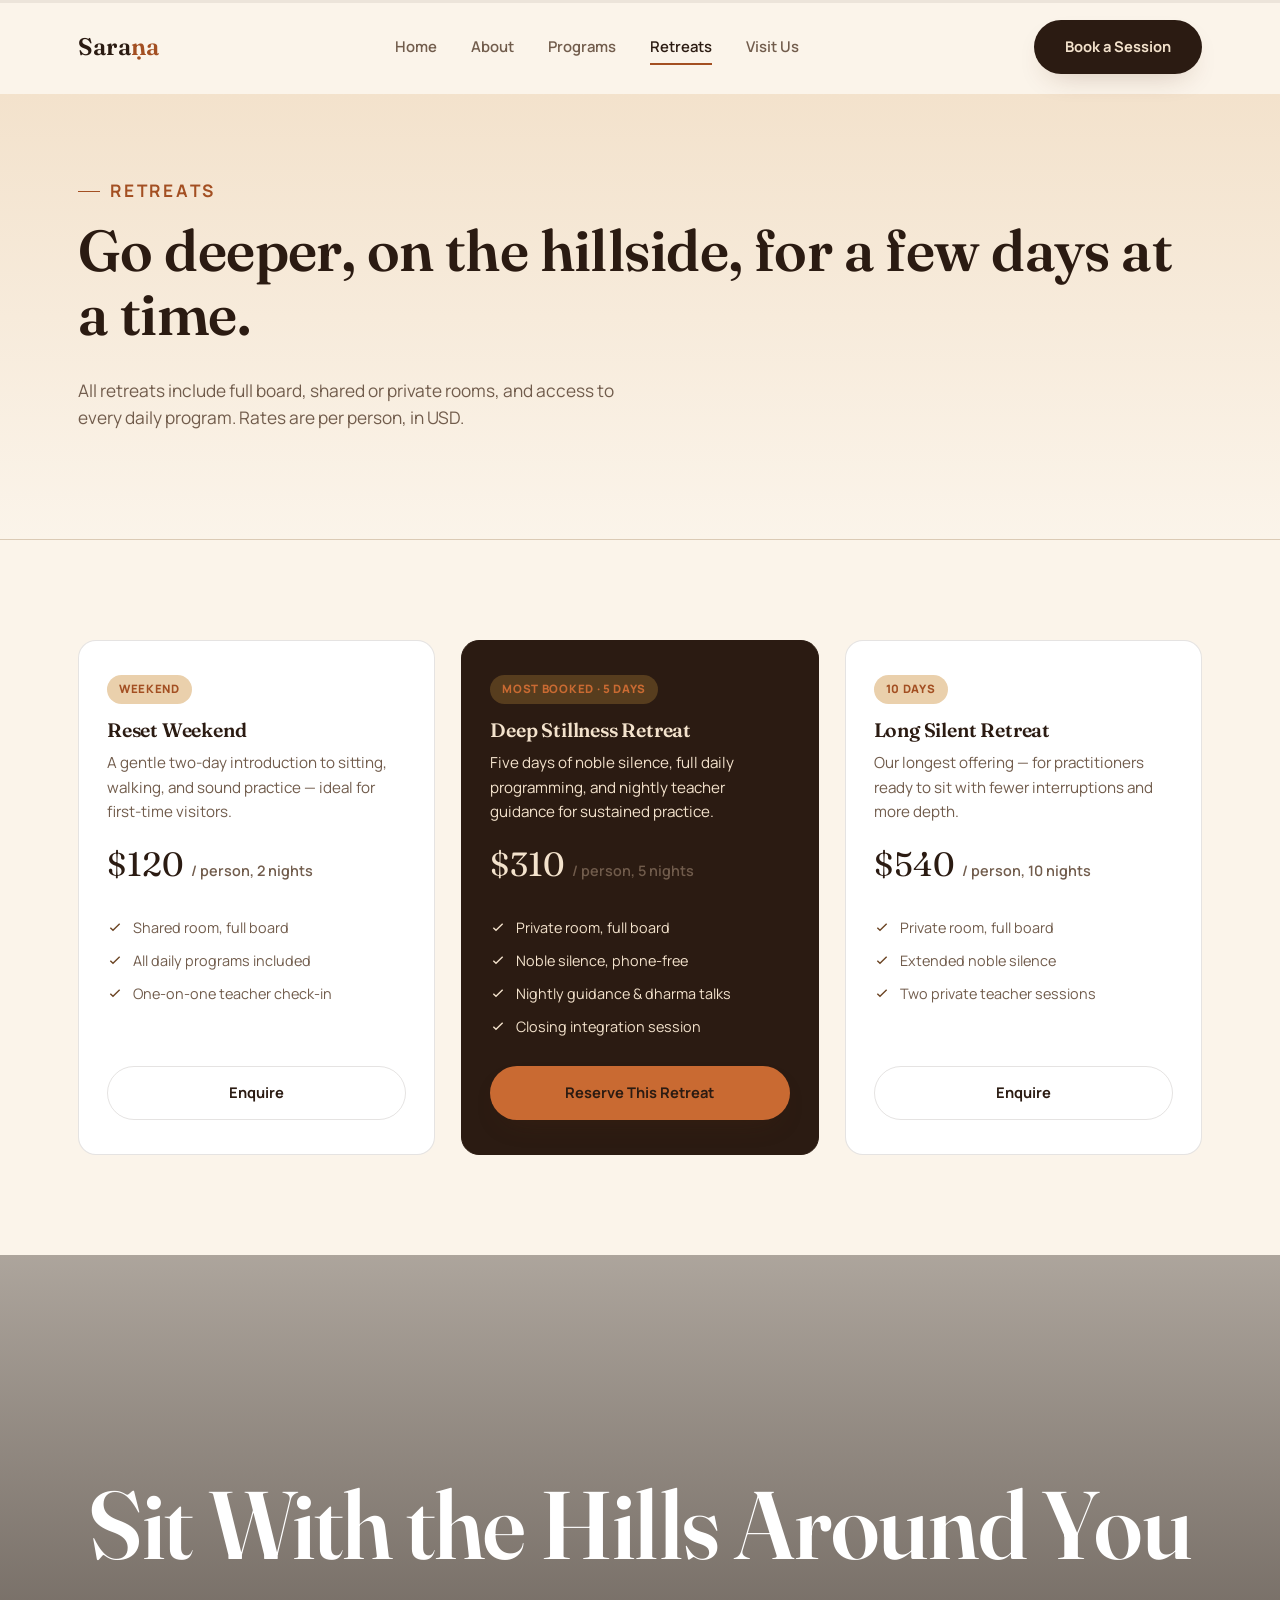
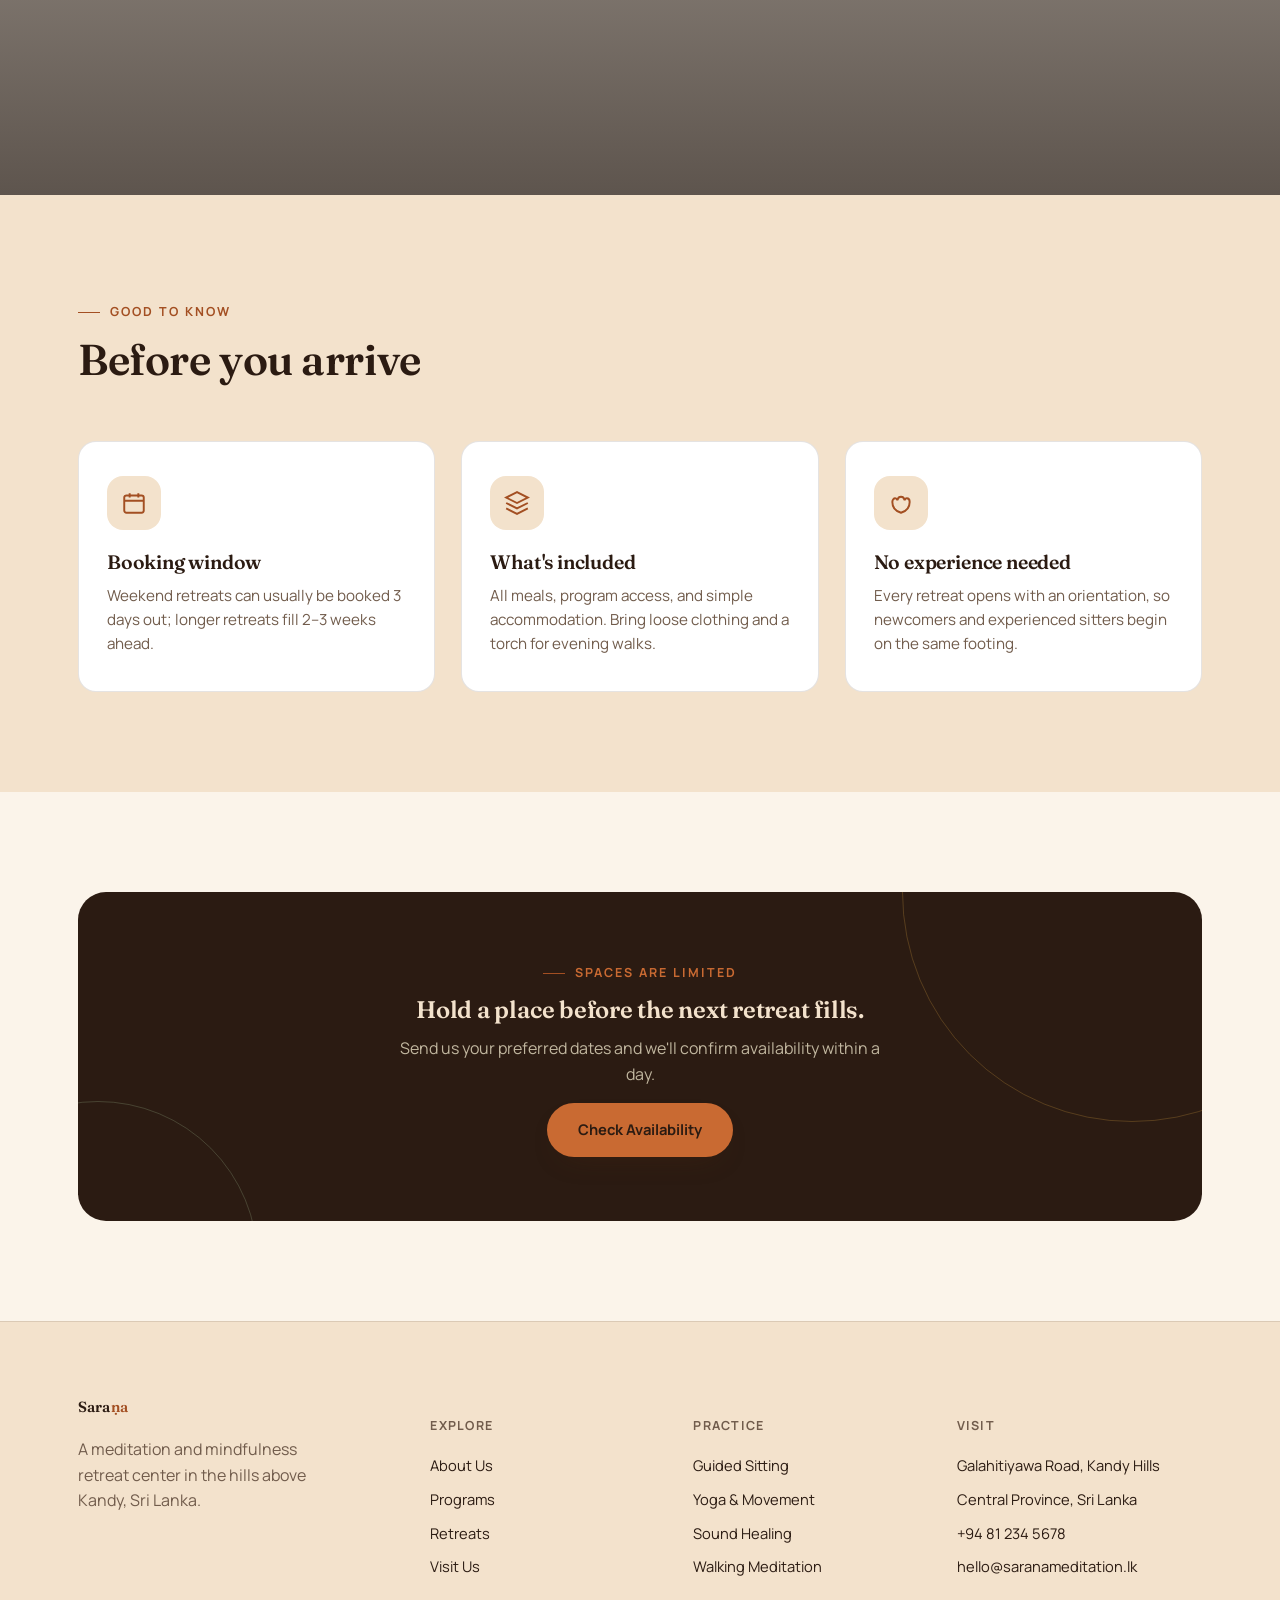
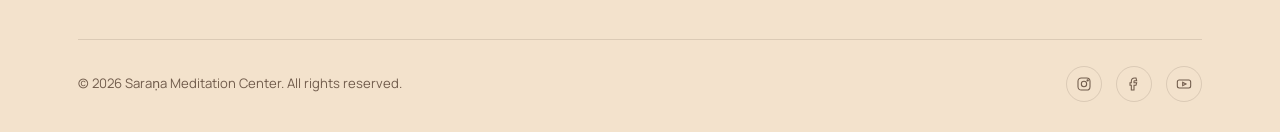
==== retreats.html @ 7b2d2144 "Initial commit" ====
<!DOCTYPE html>
<html lang="en">
<head>
<meta charset="UTF-8">
<meta name="viewport" content="width=device-width, initial-scale=1.0">
<title>Retreats — Saraṇa Meditation Center</title>
<meta name="description" content="Weekend, five-day, and silent retreat programs at Saraṇa Meditation Center in the hills above Kandy, Sri Lanka.">
<link rel="preconnect" href="https://fonts.googleapis.com">
<link href="https://fonts.googleapis.com/css2?family=Fraunces:ital,wght@0,400;0,500;0,600;1,500&family=Manrope:wght@400;500;600;700;800&display=swap" rel="stylesheet">
<link rel="stylesheet" href="style.css">
</head>
<body>

<div id="preloader" aria-hidden="true">
  <div class="preloader-mark">
    <div class="preloader-ring"></div>
    <div class="preloader-bud"></div>
  </div>
  <span class="preloader-word">Sara<b>ṇa</b></span>
</div>
<div class="cursor-dot" id="cursorDot" aria-hidden="true"></div>

<header class="site-header">
  <div class="container nav-wrap">
    <a href="index.html" class="logo">Sara<span>ṇa</span></a>
    <nav class="nav-links">
      <a href="index.html">Home</a>
      <a href="about.html">About</a>
      <a href="services.html">Programs</a>
      <a href="retreats.html">Retreats</a>
      <a href="contact.html">Visit Us</a>
    </nav>
    <a href="contact.html" class="btn btn-primary nav-cta">Book a Session</a>
    <button class="nav-toggle" aria-label="Toggle menu"><span></span></button>
  </div>
</header>

<main>

  <section class="page-hero">
    <div class="container">
      <p class="eyebrow">Retreats</p>
      <h1 data-edit-key="retreats_h1">Go deeper, on the hillside, for a few days at a time.</h1>
      <p>All retreats include full board, shared or private rooms, and access to every daily program. Rates are per person, in USD.</p>
    </div>
  </section>

  <section>
    <div class="container">
      <div class="grid grid-3 reveal-stagger">

        <div class="card retreat-card reveal r-item">
          <span class="tag">Weekend</span>
          <h3>Reset Weekend</h3>
          <p>A gentle two-day introduction to sitting, walking, and sound practice — ideal for first-time visitors.</p>
          <div class="price">$120 <small>/ person, 2 nights</small></div>
          <ul>
            <li><svg viewBox="0 0 24 24" fill="none" stroke="currentColor" stroke-width="2"><path d="M5 13l4 4L19 7"/></svg>Shared room, full board</li>
            <li><svg viewBox="0 0 24 24" fill="none" stroke="currentColor" stroke-width="2"><path d="M5 13l4 4L19 7"/></svg>All daily programs included</li>
            <li><svg viewBox="0 0 24 24" fill="none" stroke="currentColor" stroke-width="2"><path d="M5 13l4 4L19 7"/></svg>One-on-one teacher check-in</li>
          </ul>
          <a href="contact.html" class="btn btn-ghost">Enquire</a>
        </div>

        <div class="card retreat-card featured reveal r-item">
          <span class="tag">Most Booked · 5 Days</span>
          <h3>Deep Stillness Retreat</h3>
          <p>Five days of noble silence, full daily programming, and nightly teacher guidance for sustained practice.</p>
          <div class="price">$310 <small>/ person, 5 nights</small></div>
          <ul>
            <li><svg viewBox="0 0 24 24" fill="none" stroke="currentColor" stroke-width="2"><path d="M5 13l4 4L19 7"/></svg>Private room, full board</li>
            <li><svg viewBox="0 0 24 24" fill="none" stroke="currentColor" stroke-width="2"><path d="M5 13l4 4L19 7"/></svg>Noble silence, phone-free</li>
            <li><svg viewBox="0 0 24 24" fill="none" stroke="currentColor" stroke-width="2"><path d="M5 13l4 4L19 7"/></svg>Nightly guidance & dharma talks</li>
            <li><svg viewBox="0 0 24 24" fill="none" stroke="currentColor" stroke-width="2"><path d="M5 13l4 4L19 7"/></svg>Closing integration session</li>
          </ul>
          <a href="contact.html" class="btn btn-primary">Reserve This Retreat</a>
        </div>

        <div class="card retreat-card reveal r-item">
          <span class="tag">10 Days</span>
          <h3>Long Silent Retreat</h3>
          <p>Our longest offering — for practitioners ready to sit with fewer interruptions and more depth.</p>
          <div class="price">$540 <small>/ person, 10 nights</small></div>
          <ul>
            <li><svg viewBox="0 0 24 24" fill="none" stroke="currentColor" stroke-width="2"><path d="M5 13l4 4L19 7"/></svg>Private room, full board</li>
            <li><svg viewBox="0 0 24 24" fill="none" stroke="currentColor" stroke-width="2"><path d="M5 13l4 4L19 7"/></svg>Extended noble silence</li>
            <li><svg viewBox="0 0 24 24" fill="none" stroke="currentColor" stroke-width="2"><path d="M5 13l4 4L19 7"/></svg>Two private teacher sessions</li>
          </ul>
          <a href="contact.html" class="btn btn-ghost">Enquire</a>
        </div>

      </div>
    </div>
  </section>

  <!-- ============ PHOTO BAND ============ -->
  <section class="photo-band" style="background-image:url('images/buddha-mountain-meditation.jpeg')">
    <div class="photo-band-scrim"></div>
    <h2 data-edit-key="retreats_h2_intro">Sit With the Hills Around You</h2>
  </section>

  <section class="section-alt">
    <div class="container">
      <div class="section-head left">
        <p class="eyebrow">Good to Know</p>
        <h2>Before you arrive</h2>
      </div>
      <div class="grid grid-3 reveal-stagger">
        <div class="card reveal r-item">
          <div class="card-icon"><svg viewBox="0 0 24 24" fill="none" stroke="currentColor" stroke-width="1.8"><rect x="3" y="5" width="18" height="16" rx="2"/><path d="M8 3v4M16 3v4M3 10h18"/></svg></div>
          <h3>Booking window</h3>
          <p>Weekend retreats can usually be booked 3 days out; longer retreats fill 2–3 weeks ahead.</p>
        </div>
        <div class="card reveal r-item">
          <div class="card-icon"><svg viewBox="0 0 24 24" fill="none" stroke="currentColor" stroke-width="1.8"><path d="M12 2L2 7l10 5 10-5-10-5zM2 17l10 5 10-5M2 12l10 5 10-5"/></svg></div>
          <h3>What's included</h3>
          <p>All meals, program access, and simple accommodation. Bring loose clothing and a torch for evening walks.</p>
        </div>
        <div class="card reveal r-item">
          <div class="card-icon"><svg viewBox="0 0 24 24" fill="none" stroke="currentColor" stroke-width="1.8"><path d="M12 21c-5-1.5-8-5.5-8-10 0-2 1.3-3.3 2.6-3.3 1 0 1.8.8 2 1.8.4-1.9 1.9-3.2 3.4-3.2s3 1.3 3.4 3.2c.2-1 1-1.8 2-1.8C18.7 7.7 20 9 20 11c0 4.5-3 8.5-8 10z"/></svg></div>
          <h3>No experience needed</h3>
          <p>Every retreat opens with an orientation, so newcomers and experienced sitters begin on the same footing.</p>
        </div>
      </div>
    </div>
  </section>

  <section>
    <div class="container">
      <div class="cta-band reveal">
        <div class="cta-ring"></div>
        <div class="cta-ring two"></div>
        <p class="eyebrow" style="justify-content:center;color:var(--gold)">Spaces Are Limited</p>
        <h2>Hold a place before the next retreat fills.</h2>
        <p>Send us your preferred dates and we'll confirm availability within a day.</p>
        <a href="contact.html" class="btn btn-primary">Check Availability</a>
      </div>
    </div>
  </section>

</main>

<footer class="site-footer">
  <div class="container">
    <div class="footer-grid">
      <div>
        <a href="index.html" class="logo">Sara<span>ṇa</span></a>
        <p class="mt-40" style="margin-top:18px;max-width:260px;">A meditation and mindfulness retreat center in the hills above Kandy, Sri Lanka.</p>
      </div>
      <div>
        <h5>Explore</h5>
        <a href="about.html">About Us</a>
        <a href="services.html">Programs</a>
        <a href="retreats.html">Retreats</a>
        <a href="contact.html">Visit Us</a>
      </div>
      <div>
        <h5>Practice</h5>
        <a href="services.html">Guided Sitting</a>
        <a href="services.html">Yoga & Movement</a>
        <a href="services.html">Sound Healing</a>
        <a href="services.html">Walking Meditation</a>
      </div>
      <div>
        <h5>Visit</h5>
        <li>Galahitiyawa Road, Kandy Hills</li>
        <li>Central Province, Sri Lanka</li>
        <li>+94 81 234 5678</li>
        <li>hello@saranameditation.lk</li>
      </div>
    </div>
    <div class="footer-bottom">
      <span>© <span id="year"></span> Saraṇa Meditation Center. All rights reserved.</span>
      <div class="footer-social">
        <a href="#" aria-label="Instagram"><svg viewBox="0 0 24 24" fill="none" stroke="currentColor" stroke-width="1.6"><rect x="3" y="3" width="18" height="18" rx="5"/><circle cx="12" cy="12" r="4"/><circle cx="17.5" cy="6.5" r="1"/></svg></a>
        <a href="#" aria-label="Facebook"><svg viewBox="0 0 24 24" fill="none" stroke="currentColor" stroke-width="1.6"><path d="M15 3h-2a5 5 0 0 0-5 5v2H6v4h2v7h4v-7h3l1-4h-4V8a1 1 0 0 1 1-1h3z"/></svg></a>
        <a href="#" aria-label="YouTube"><svg viewBox="0 0 24 24" fill="none" stroke="currentColor" stroke-width="1.6"><rect x="2" y="6" width="20" height="12" rx="3"/><path d="M10 9.5l5 2.5-5 2.5z"/></svg></a>
      </div>
    </div>
  </div>
</footer>

<script src="script.js"></script>
</body>
</html>
---- style.css ----
/* =========================================================
   SARAṆA MEDITATION CENTER — shared stylesheet
   Palette: warm cream / burnt terracotta / gold / deep maroon
   Type: Fraunces (display) + Manrope (body)
========================================================= */

:root{
  --bg:            #FBF4EA;
  --bg-alt:        #F3E2CC;   /* warm sand */
  --bg-alt-2:      #EAD0AC;   /* deeper sand */
  --gold:          #C96A32;   /* burnt terracotta accent */
  --gold-deep:     #A34F22;
  --sage:          #8A5A34;   /* warm umber accent */
  --sage-deep:     #6B4423;
  --ink:           #2B1B12;
  --ink-soft:      #715C4C;
  --line:          rgba(43,27,18,0.12);
  --white:         #FFFFFF;

  --font-display: "Fraunces", "Iowan Old Style", serif;
  --font-body:    "Manrope", -apple-system, BlinkMacSystemFont, sans-serif;

  --radius-lg: 28px;
  --radius-md: 18px;
  --radius-sm: 10px;

  --shadow-soft: 0 20px 60px -25px rgba(90, 45, 15, 0.4);
  --shadow-card: 0 12px 30px -15px rgba(90, 45, 15, 0.32);

  --ease: cubic-bezier(.22,.68,0,1);
}

@media (prefers-reduced-motion: reduce){
  *{ animation-duration: 0.001ms !important; animation-iteration-count: 1 !important; transition-duration: 0.001ms !important; scroll-behavior: auto !important; }
}

/* =========================================================
   PRELOADER
========================================================= */
#preloader{
  position: fixed; inset: 0; z-index: 10000;
  background: var(--bg);
  display: flex; flex-direction: column; align-items: center; justify-content: center;
  transition: opacity .7s var(--ease), visibility .7s var(--ease);
}
#preloader.is-hidden{ opacity: 0; visibility: hidden; pointer-events: none; }
.preloader-mark{
  position: relative;
  width: 56px; height: 56px;
  display: flex; align-items: center; justify-content: center;
}
.preloader-bud{
  width: 20px; height: 34px;
  background: linear-gradient(160deg, var(--gold), var(--gold-deep));
  border-radius: 60% 60% 18% 18%;
  box-shadow: 0 0 22px rgba(217,164,65,0.45);
  animation: preloaderPulse 1.5s ease-in-out infinite;
}
.preloader-ring{
  position: absolute; inset: -15px;
  border-radius: 50%;
  border: 2px solid rgba(201,106,50,0.15);
  border-top-color: var(--gold-deep);
  animation: preloaderSpin .9s linear infinite;
}
.preloader-word{
  margin-top: 18px;
  font-family: var(--font-display);
  font-style: italic;
  letter-spacing: 0.03em;
  font-size: 0.92rem;
  color: var(--ink-soft);
}
.preloader-word b{ color: var(--gold-deep); font-weight: 600; font-style: normal; }
@keyframes preloaderPulse{
  0%, 100%{ transform: scale(0.85); opacity: 0.75; }
  50%{ transform: scale(1.1); opacity: 1; }
}
@keyframes preloaderSpin{ to{ transform: rotate(360deg); } }

/* =========================================================
   CUSTOM CURSOR (desktop / fine-pointer only)
========================================================= */
body.has-custom-cursor,
body.has-custom-cursor a,
body.has-custom-cursor button,
body.has-custom-cursor .btn{ cursor: none; }
.cursor-dot{
  position: fixed; top: 0; left: 0;
  width: 8px; height: 8px;
  background: var(--gold-deep);
  border-radius: 50%;
  pointer-events: none;
  z-index: 9999;
  transform: translate(-50%, -50%);
  opacity: 0;
  transition: width .2s var(--ease), height .2s var(--ease), background .2s var(--ease), opacity .2s var(--ease);
}
.cursor-dot.is-active{ opacity: 1; }
.cursor-dot.is-hover{
  width: 36px; height: 36px;
  background: rgba(201,106,50,0.22);
  border: 1px solid var(--gold-deep);
}
@media (max-width: 880px){ .cursor-dot{ display: none; } }

*, *::before, *::after{ box-sizing: border-box; }
html{ scroll-behavior: smooth; }
body{
  margin: 0;
  background: var(--bg);
  color: var(--ink);
  font-family: var(--font-body);
  font-size: 16px;
  line-height: 1.6;
  -webkit-font-smoothing: antialiased;
}

img{ max-width: 100%; display: block; }
a{ color: inherit; text-decoration: none; }
ul{ list-style: none; margin: 0; padding: 0; }
h1,h2,h3,h4{
  font-family: var(--font-display);
  font-weight: 600;
  line-height: 1.12;
  margin: 0 0 0.5em;
  letter-spacing: -0.01em;
  color: var(--ink);
}
p{ margin: 0 0 1em; color: var(--ink-soft); }

:focus-visible{
  outline: 2px solid var(--gold-deep);
  outline-offset: 3px;
  border-radius: 4px;
}

.container{
  width: 100%;
  max-width: 1180px;
  margin: 0 auto;
  padding: 0 28px;
}

.eyebrow{
  display: inline-flex;
  align-items: center;
  gap: 10px;
  font-size: 0.78rem;
  letter-spacing: 0.16em;
  text-transform: uppercase;
  color: var(--gold-deep);
  font-weight: 700;
  margin-bottom: 14px;
}
.eyebrow::before{
  content: "";
  width: 22px; height: 1px;
  background: var(--gold-deep);
  display: inline-block;
}

/* =============== BUTTONS =============== */
.btn{
  display: inline-flex;
  align-items: center;
  justify-content: center;
  gap: 8px;
  padding: 14px 30px;
  border-radius: 999px;
  font-family: var(--font-body);
  font-weight: 700;
  font-size: 0.92rem;
  cursor: pointer;
  border: 1px solid transparent;
  transition: transform .35s var(--ease), box-shadow .35s var(--ease), background .35s var(--ease), color .35s var(--ease);
  white-space: nowrap;
}
.btn-primary{
  background: var(--ink);
  color: var(--bg-alt);
  box-shadow: var(--shadow-card);
}
.btn-primary:hover{ transform: translateY(-3px); box-shadow: 0 18px 34px -14px rgba(44,42,32,0.45); }
.btn-ghost{
  background: transparent;
  color: var(--ink);
  border-color: var(--line);
}
.btn-ghost:hover{ border-color: var(--ink); transform: translateY(-3px); }
.btn-light{
  background: var(--white);
  color: var(--ink);
}
.btn-light:hover{ transform: translateY(-3px); box-shadow: var(--shadow-card); }

/* =============== HEADER / NAV =============== */
.site-header{
  position: sticky;
  top: 0;
  z-index: 100;
  padding: 20px 0;
  background: rgba(255, 254, 250, 0);
  transition: background .4s var(--ease), box-shadow .4s var(--ease), padding .4s var(--ease);
}
.site-header.is-scrolled{
  background: rgba(255, 254, 250, 0.88);
  backdrop-filter: blur(14px);
  box-shadow: 0 1px 0 var(--line);
  padding: 14px 0;
}
.nav-wrap{
  display: flex;
  align-items: center;
  justify-content: space-between;
  gap: 20px;
}
.logo{
  font-family: var(--font-display);
  font-size: 1.5rem;
  font-weight: 600;
  letter-spacing: 0.01em;
}
.logo span{ color: var(--gold-deep); }
.nav-links{
  display: flex;
  align-items: center;
  gap: 34px;
}
.nav-links a{
  font-size: 0.93rem;
  font-weight: 600;
  color: var(--ink-soft);
  position: relative;
  padding: 4px 0;
  transition: color .3s;
}
.nav-links a::after{
  content:"";
  position:absolute; left:0; right:100%; bottom:-2px;
  height:2px; background: var(--gold-deep);
  transition: right .3s var(--ease);
}
.nav-links a:hover{ color: var(--ink); }
.nav-links a:hover::after{ right:0; }
.nav-links a.active{ color: var(--ink); }
.nav-links a.active::after{ right: 0; }

.nav-toggle{
  display: none;
  background: none; border: none; cursor: pointer;
  width: 40px; height: 40px;
  align-items: center; justify-content: center;
}
.nav-toggle span, .nav-toggle span::before, .nav-toggle span::after{
  content:""; display:block; width: 22px; height: 2px; background: var(--ink);
  position: relative; transition: transform .3s, opacity .3s;
}
.nav-toggle span::before{ position:absolute; top:-7px; }
.nav-toggle span::after{ position:absolute; top:7px; }

.nav-cta{ flex-shrink: 0; }

@media (max-width: 880px){
  .nav-links{
    position: fixed; inset: 0 0 0 auto;
    top: 0; height: 100vh; width: min(78vw, 340px);
    background: var(--bg-alt);
    flex-direction: column;
    justify-content: center;
    align-items: flex-start;
    padding: 40px;
    gap: 26px;
    transform: translateX(100%);
    transition: transform .45s var(--ease);
    box-shadow: -20px 0 50px rgba(0,0,0,0.12);
  }
  .nav-links.is-open{ transform: translateX(0); }
  .nav-links a{ font-size: 1.2rem; }
  .nav-toggle{ display: flex; z-index: 200; }
  .nav-cta{ display: none; }
  body.menu-open{ overflow: hidden; }
}

/* =============== HERO (shared inner-page hero) =============== */
.page-hero{
  padding: 80px 0 90px;
  background: linear-gradient(180deg, var(--bg-alt) 0%, var(--bg) 100%);
  text-align: left;
  border-bottom: 1px solid var(--line);
}
.page-hero h1{
  font-size: clamp(2.4rem, 5vw, 3.6rem);
}
.page-hero p{ max-width: 560px; font-size: 1.08rem; }

/* =============== HOME HERO (split photo) =============== */
.hero-split{
  position: relative;
  overflow: hidden;
  background: var(--ink);
}
.hero-split-media{
  position: absolute; inset: 0;
  background-size: cover;
  background-position: center;
}
.hero-split-scrim{
  position: absolute; inset: 0;
  background: linear-gradient(100deg, rgba(27,17,11,0.92) 0%, rgba(27,17,11,0.68) 42%, rgba(201,106,50,0.62) 100%);
}
.hero-split-grid{
  position: relative; z-index: 2;
  display: grid;
  grid-template-columns: 1.15fr 0.85fr;
  gap: 60px;
  align-items: center;
  min-height: 86vh;
  padding: 150px 28px 110px;
}
.hero-split-text .eyebrow{ color: var(--gold); }
.hero-split-text .eyebrow::before{ background: var(--gold); }
.hero-split-text h1{
  font-size: clamp(2.8rem, 6.4vw, 5rem);
  color: #fff;
  margin-bottom: 22px;
}
.hero-split-text h1 em{ font-style: italic; color: var(--gold); }
.hero-split-sub{
  max-width: 480px;
  font-size: 1.08rem;
  color: rgba(255,255,255,0.78);
  margin-bottom: 36px;
}
.hero-split-ctas{ display: flex; gap: 16px; flex-wrap: wrap; }
.btn-ghost-light{
  background: transparent;
  color: #fff;
  border: 1px solid rgba(255,255,255,0.4);
}
.btn-ghost-light:hover{ border-color: #fff; transform: translateY(-3px); }

.hero-split-visual{ position: relative; }
.hero-split-photo{
  aspect-ratio: 3 / 4;
  border-radius: var(--radius-lg);
  background-size: cover;
  background-position: center;
  box-shadow: var(--shadow-soft);
  border: 6px solid rgba(255,255,255,0.08);
}
.hero-monk-emblem{
  position: absolute;
  left: -46px; bottom: 36px;
  width: 148px; height: 148px;
  border-radius: 50%;
  background: var(--bg);
  box-shadow: var(--shadow-soft);
  display: flex; align-items: center; justify-content: center;
  z-index: 5;
  overflow: hidden;
  cursor: pointer;
  transition: box-shadow .3s var(--ease);
}
.hero-monk-emblem:hover,
.hero-monk-emblem:focus-visible{
  box-shadow: 0 20px 60px -20px rgba(90,45,15,0.55);
  outline: none;
}
.hero-monk-emblem:focus-visible{ box-shadow: var(--shadow-soft), 0 0 0 3px rgba(201,106,50,0.45); }
.bowl-scene{
  position: relative;
  width: 100%; height: 100%;
}
.singing-bowl{
  position: absolute;
  left: 50%; top: 50%;
  width: 78px; height: auto;
  transform: translate(-50%,-52%);
  filter: drop-shadow(0 6px 10px rgba(90,45,15,0.28));
  animation: bowlPulse 3.6s ease-in-out infinite;
  transform-origin: center;
}
.bowl-mallet{
  position: absolute;
  right: 20px; top: 46%;
  width: 36px; height: 5px;
  border-radius: 3px;
  background: linear-gradient(to right, var(--sage-deep), var(--sage));
  transform-origin: right center;
  transform: rotate(-16deg);
  animation: malletTap 3.6s ease-in-out infinite;
  z-index: 3;
}
.bowl-ring{
  position: absolute;
  left: 50%; top: 46%;
  width: 62px; height: 62px;
  margin: -31px 0 0 -31px;
  border-radius: 50%;
  border: 1.5px solid var(--gold);
  opacity: 0;
  animation: bowlRing 3.6s ease-out infinite;
}
.ring-2{ animation-delay: 1.2s; }
.ring-3{ animation-delay: 2.4s; }
@keyframes bowlRing{
  0%{ transform: scale(0.45); opacity: 0.5; }
  70%{ opacity: 0.12; }
  100%{ transform: scale(1.9); opacity: 0; }
}
@keyframes bowlPulse{
  0%, 100%{ transform: translate(-50%,-52%) scale(1); }
  4%{ transform: translate(-50%,-52%) scale(1.045); }
  10%{ transform: translate(-50%,-52%) scale(1); }
}
@keyframes malletTap{
  0%, 100%{ transform: rotate(-16deg); }
  4%{ transform: rotate(-27deg); }
  9%{ transform: rotate(-16deg); }
}
.bowl-scene.is-struck .singing-bowl{ animation: bowlPulseStrike 0.7s ease-out; }
.bowl-scene.is-struck .bowl-mallet{ animation: malletTapStrike 0.5s ease-out; }
.bowl-scene.is-struck .bowl-ring{ animation: bowlRingStrike 2.4s ease-out; animation-delay: 0s !important; }
@keyframes bowlPulseStrike{
  0%{ transform: translate(-50%,-52%) scale(1); }
  15%{ transform: translate(-50%,-52%) scale(1.09); }
  100%{ transform: translate(-50%,-52%) scale(1); }
}
@keyframes malletTapStrike{
  0%{ transform: rotate(-16deg); }
  20%{ transform: rotate(-34deg); }
  100%{ transform: rotate(-16deg); }
}
@keyframes bowlRingStrike{
  0%{ transform: scale(0.4); opacity: 0.7; }
  100%{ transform: scale(2.1); opacity: 0; }
}
.hero-monk-emblem.is-entering{ animation: emblemEntrance 1.1s var(--ease) both; }
@keyframes emblemEntrance{
  0%{ transform: scale(0.75); opacity: 0; }
  100%{ transform: scale(1); opacity: 1; }
}
.hero-particles{ position: absolute; inset: 0; pointer-events: none; z-index: 4; overflow: visible; }
.hero-particle{
  position: absolute;
  width: 4px; height: 4px;
  border-radius: 50%;
  background: var(--gold);
  opacity: 0;
  animation: particleFloat linear infinite;
}
@keyframes particleFloat{
  0%{ transform: translateY(0) scale(1); opacity: 0; }
  15%{ opacity: .55; }
  85%{ opacity: .4; }
  100%{ transform: translateY(-70px) scale(.4); opacity: 0; }
}
@media (max-width: 880px){
  .hero-split-grid{ grid-template-columns: 1fr; padding-top: 130px; text-align: center; }
  .hero-split-text{ order: 1; }
  .hero-split-visual{ order: 2; max-width: 340px; margin: 0 auto; }
  .hero-split-sub{ margin-left: auto; margin-right: auto; }
  .hero-split-ctas{ justify-content: center; }
  .hero-monk-emblem{ left: 50%; transform: translateX(-50%); bottom: -40px; }
}

/* =============== STAT STRIP =============== */
.stat-strip{ padding: 0; background: var(--bg); border-bottom: 1px solid var(--line); }
.stat-strip-inner{
  display: grid;
  grid-template-columns: auto auto 1fr auto;
  align-items: center;
  gap: 34px;
  padding: 46px 28px;
}
.stat-strip-photo{
  width: 88px; height: 88px;
  border-radius: 50%;
  background-size: cover; background-position: center;
  border: 4px solid var(--bg);
  box-shadow: var(--shadow-card);
  flex-shrink: 0;
}
.stat-strip-num{ text-align: center; }
.stat-strip-num strong{
  display: block;
  font-family: var(--font-display);
  font-size: 2.4rem;
  color: var(--gold-deep);
  line-height: 1;
}
.stat-strip-num span{
  font-size: 0.74rem; text-transform: uppercase; letter-spacing: 0.08em;
  color: var(--ink-soft);
}
.stat-strip-text h2{
  font-size: clamp(1.4rem, 2.6vw, 1.9rem);
  margin: 0;
}
@media (max-width: 780px){
  .stat-strip-inner{ grid-template-columns: 1fr; text-align: center; justify-items: center; }
}

/* =============== WATERMARK / CENTERED DEVOTION SECTION =============== */
.devotion{
  position: relative;
  text-align: center;
  overflow: hidden;
  background: var(--bg-alt);
}
.devotion-watermark{
  position: absolute;
  top: 50%; left: 50%; transform: translate(-50%, -50%);
  font-family: var(--font-display);
  font-size: clamp(3rem, 14vw, 10rem);
  color: rgba(43,27,18,0.05);
  white-space: nowrap;
  font-weight: 600;
  pointer-events: none;
  z-index: 0;
}
.devotion-photo-wrap{
  position: relative;
  width: min(620px, 94vw);
  height: 380px;
  margin: 0 auto 34px;
  display: flex; align-items: flex-end; justify-content: center;
}

/* wide 5-petal lotus fan, filled flat — GSAP drives the bloom/close on scroll */
.devotion-bloom{
  position: absolute;
  bottom: 0; left: 50%;
  transform: translateX(-50%);
  width: 100%; height: 96%;
  z-index: 1;
  pointer-events: none;
}
.devotion-bloom-svg{ width: 100%; height: 100%; overflow: visible; }

.lotus-petal{ transition: fill .4s var(--ease); }
.petal-outer{ fill: var(--gold-deep); }
.petal-mid{   fill: var(--gold); }
.petal-center{ fill: #F6DDB8; }

/* each petal starts as a closed, pale bud — GSAP fans it open on scroll-in and
   folds it back on scroll-out (see devotion-bloom.js) */
.petal-wrap{ transform-box: view-box; }
.petal-scale{
  transform-box: fill-box;
  transform-origin: 50% 100%;
  transform: scale(.22);
  filter: grayscale(100%);
  opacity: .3;
  will-change: transform, filter, opacity;
}
.petal-center .petal-scale{ opacity: .5; }
.petal-mid-l .petal-scale, .petal-mid-r .petal-scale{ opacity: .4; }

.devotion-photo{
  position: relative; z-index: 2;
  width: 46%; height: 94%;
  background-size: contain;
  background-repeat: no-repeat;
  background-position: center bottom;
  opacity: 0;
  transform: translateY(32px) scale(.85);
  will-change: transform, opacity;
}

/* soft ambient glow behind the whole flower — GSAP fades it in with the bloom */
.devotion-glow{
  position: absolute;
  left: 50%; bottom: 6%;
  transform: translateX(-50%);
  width: 78%; aspect-ratio: 1;
  border-radius: 50%;
  background: radial-gradient(circle, rgba(217,164,65,0.32), rgba(217,164,65,0) 68%);
  filter: blur(6px);
  z-index: 0;
  opacity: 0;
  pointer-events: none;
}

.devotion h2{
  position: relative; z-index: 1;
  max-width: 640px;
  margin: 0 auto;
  font-size: clamp(1.5rem, 3vw, 2.1rem);
}

/* =============== FULL-BLEED PHOTO BAND =============== */
.photo-band{
  position: relative;
  min-height: 60vh;
  display: flex; align-items: center; justify-content: center;
  background-size: cover; background-position: center;
  background-attachment: fixed;
  overflow: hidden;
}
.photo-band-scrim{
  position: absolute; inset: 0;
  background: linear-gradient(180deg, rgba(27,17,11,0.35) 0%, rgba(27,17,11,0.7) 100%);
}
.photo-band h2{
  position: relative; z-index: 1;
  color: #fff;
  font-size: clamp(2.6rem, 8vw, 6rem);
  text-align: center;
  margin: 0;
}
@media (max-width: 780px){
  .photo-band{ background-attachment: scroll; }
}

.hero-scroll-cue{
  position: absolute;
  bottom: 30px; left: 50%; transform: translateX(-50%);
  z-index: 3;
  display: flex; flex-direction: column; align-items: center; gap: 8px;
  font-size: 0.72rem; letter-spacing: 0.14em; text-transform: uppercase;
  color: rgba(255,255,255,0.75);
}
.hero-scroll-cue .line{
  width: 1px; height: 34px; background: rgba(255,255,255,0.4);
  overflow: hidden; position: relative;
}
.hero-scroll-cue .line::after{
  content:""; position:absolute; top:-100%; left:0; right:0; height: 100%;
  background: var(--gold);
  animation: scrollcue 2.2s ease-in-out infinite;
}
@keyframes scrollcue{
  0%{ top: -100%; } 50%{ top: 0; } 100%{ top: 100%; }
}

/* =============== SECTIONS =============== */
section{ padding: 100px 0; }
.section-alt{ background: var(--bg-alt); }
.section-head{
  max-width: 640px;
  margin: 0 auto 56px;
  text-align: center;
}
.section-head h2{ font-size: clamp(1.9rem, 3.6vw, 2.7rem); }
.section-head.left{ text-align: left; margin-left: 0; }

/* =============== CARD GRID =============== */
.grid{
  display: grid;
  gap: 26px;
}
.grid-3{ grid-template-columns: repeat(3, 1fr); }
.grid-2{ grid-template-columns: repeat(2, 1fr); }
.grid-4{ grid-template-columns: repeat(4, 1fr); }
@media (max-width: 980px){
  .grid-3, .grid-4{ grid-template-columns: repeat(2, 1fr); }
}
@media (max-width: 640px){
  .grid-3, .grid-4, .grid-2{ grid-template-columns: 1fr; }
}

.card{
  position: relative;
  background: var(--white);
  border: 1px solid var(--line);
  border-radius: var(--radius-md);
  padding: 34px 28px;
  overflow: hidden;
  transition: transform .5s var(--ease), box-shadow .5s var(--ease), border-color .5s var(--ease);
}
.card:hover{
  transform: translateY(-8px);
  box-shadow: var(--shadow-card);
  border-color: transparent;
}
.card::before{
  content:"";
  position: absolute; inset: 0;
  background: linear-gradient(150deg, rgba(217,164,65,0.12), transparent 55%);
  opacity: 0;
  transition: opacity .5s var(--ease);
}
.card:hover::before{ opacity: 1; }
.card-icon{
  width: 54px; height: 54px;
  border-radius: 16px;
  background: var(--bg-alt);
  display: flex; align-items: center; justify-content: center;
  margin-bottom: 22px;
  color: var(--gold-deep);
  transition: transform .5s var(--ease), background .5s var(--ease);
}
.card:hover .card-icon{ transform: rotate(-8deg) scale(1.08); background: var(--gold); color: var(--white); }
.card-icon svg{ width: 26px; height: 26px; }
.card h3{ font-size: 1.22rem; margin-bottom: 10px; }
.card p{ font-size: 0.95rem; margin-bottom: 0; }
.card-meta{
  display:flex; gap: 14px; margin-top: 18px;
  font-size: 0.78rem; letter-spacing: 0.04em; text-transform: uppercase;
  color: var(--ink-soft); font-weight: 700;
}
.card-meta span{ display:flex; align-items:center; gap:6px; }

/* program card with number + arrow link */
.card-link{
  display:inline-flex; align-items:center; gap:8px;
  margin-top: 18px; font-weight: 700; font-size: 0.88rem; color: var(--ink);
}
.card-link svg{ width: 16px; height: 16px; transition: transform .35s var(--ease); }
.card:hover .card-link svg{ transform: translateX(5px); }

/* reveal-on-scroll */
.reveal{
  opacity: 0;
  transform: translateY(28px);
  transition: opacity .8s var(--ease), transform .8s var(--ease);
}
.reveal.is-visible{ opacity: 1; transform: translateY(0); }
.reveal-stagger.is-visible .r-item,
.reveal-stagger .r-item{ transition: opacity .7s var(--ease), transform .7s var(--ease); }

/* =============== SPLIT / ABOUT BLOCKS =============== */
.split{
  display: grid;
  grid-template-columns: 1fr 1fr;
  gap: 70px;
  align-items: center;
}
@media (max-width: 880px){ .split{ grid-template-columns: 1fr; gap: 40px; } }
.split-reverse{ direction: rtl; }
.split-reverse > *{ direction: ltr; }

.art-panel{
  position: relative;
  aspect-ratio: 4 / 5;
  border-radius: var(--radius-lg);
  background: linear-gradient(160deg, var(--bg-alt-2), var(--sage) 140%);
  overflow: hidden;
  display: flex; align-items: center; justify-content: center;
}
.art-panel svg{ width: 62%; height: 62%; opacity: 0.9; }
.art-panel img{
  position: absolute; inset: 0;
  width: 100%; height: 100%;
  object-fit: cover;
  animation: kenburns 18s ease-in-out infinite alternate;
}
@keyframes kenburns{
  0%{ transform: scale(1) translate(0,0); }
  100%{ transform: scale(1.12) translate(-1.5%, -1.5%); }
}
.art-panel::after{
  content:"";
  position:absolute; inset:0;
  background: radial-gradient(circle at 25% 20%, rgba(255,255,255,0.5), transparent 60%);
}
.stat-chip{
  position: absolute;
  bottom: 22px; left: 22px;
  background: var(--white);
  border-radius: var(--radius-sm);
  padding: 16px 20px;
  box-shadow: var(--shadow-card);
  z-index: 2;
}
.stat-chip strong{ display:block; font-family: var(--font-display); font-size: 1.6rem; color: var(--gold-deep); }
.stat-chip span{ font-size: 0.78rem; color: var(--ink-soft); text-transform: uppercase; letter-spacing: 0.06em; }
.quote-float{
  position: absolute;
  top: 24px; right: -18px;
  z-index: 2;
  width: 240px;
  background: var(--white);
  border-radius: var(--radius-md);
  padding: 20px 22px;
  box-shadow: var(--shadow-soft);
}
.quote-float p{
  font-family: var(--font-display);
  font-style: italic;
  font-size: 0.92rem;
  color: var(--ink);
  margin: 0 0 12px;
}
.quote-float-who{ display: flex; align-items: center; gap: 10px; }
.quote-float-who span{ font-size: 0.8rem; color: var(--ink-soft); font-weight: 600; }
.quote-float-who span em{ display: block; font-style: normal; font-size: 0.72rem; color: var(--ink-soft); font-weight: 400; }
@media (max-width: 640px){
  .quote-float{ right: 12px; width: 200px; }
}

/* =============== TIMELINE / SCHEDULE =============== */
.schedule{
  border-top: 1px solid var(--line);
}
.schedule-row{
  display: grid;
  grid-template-columns: 120px 1fr 160px;
  gap: 24px;
  align-items: center;
  padding: 22px 0;
  border-bottom: 1px solid var(--line);
  transition: padding-left .4s var(--ease), background .4s var(--ease);
}
.schedule-row:hover{ padding-left: 14px; background: var(--bg-alt); border-radius: var(--radius-sm); }
.schedule-time{ font-family: var(--font-display); font-size: 1.2rem; color: var(--gold-deep); }
.schedule-name h4{ margin: 0 0 4px; font-size: 1.05rem; }
.schedule-name p{ margin: 0; font-size: 0.88rem; }
.schedule-tag{
  justify-self: end;
  font-size: 0.75rem; text-transform: uppercase; letter-spacing: 0.06em; font-weight: 700;
  color: var(--sage-deep);
  background: rgba(140,160,124,0.15);
  padding: 6px 14px; border-radius: 999px;
}
@media (max-width: 640px){
  .schedule-row{ grid-template-columns: 1fr; gap: 6px; }
  .schedule-tag{ justify-self: start; }
}

/* =============== TESTIMONIALS =============== */
.quote-track{
  display: flex; gap: 24px; overflow-x: auto; scroll-snap-type: x mandatory;
  padding-bottom: 10px;
  scrollbar-width: none;
}
.quote-track::-webkit-scrollbar{ display: none; }
.quote-card{
  flex: 0 0 min(420px, 84vw);
  scroll-snap-align: start;
  background: var(--white);
  border-radius: var(--radius-md);
  padding: 32px;
  border: 1px solid var(--line);
}
.quote-card p{ font-family: var(--font-display); font-size: 1.18rem; font-style: italic; color: var(--ink); }
.quote-who{ display:flex; align-items:center; gap: 12px; margin-top: 20px; }
.quote-avatar{
  width: 40px; height: 40px; border-radius: 50%;
  background: var(--bg-alt-2);
  display:flex; align-items:center; justify-content:center;
  font-family: var(--font-display); color: var(--gold-deep); font-weight: 700;
}
.quote-who strong{ display:block; font-size: 0.9rem; }
.quote-who span{ font-size: 0.78rem; color: var(--ink-soft); }

/* =============== CTA BAND =============== */
.cta-band{
  background: var(--ink);
  color: var(--bg-alt);
  border-radius: var(--radius-lg);
  padding: 64px 50px;
  text-align: center;
  position: relative;
  overflow: hidden;
}
.cta-band h2{ color: var(--bg-alt); }
.cta-band p{ color: rgba(251,242,214,0.72); max-width: 480px; margin-left:auto; margin-right:auto; }
.cta-band .btn-primary{ background: var(--gold); color: var(--ink); }
.cta-ring{
  position:absolute; width: 460px; height: 460px; border-radius: 50%;
  border: 1px solid rgba(217,164,65,0.25);
  top: -230px; right: -160px;
}
.cta-ring.two{ width: 320px; height:320px; top:auto; bottom:-200px; left:-140px; right:auto; border-color: rgba(140,160,124,0.3); }

/* =============== FOOTER =============== */
.site-footer{
  background: var(--bg-alt);
  border-top: 1px solid var(--line);
  padding: 74px 0 30px;
}
.footer-grid{
  display: grid;
  grid-template-columns: 1.4fr 1fr 1fr 1.1fr;
  gap: 40px;
  margin-bottom: 50px;
}
@media (max-width: 880px){ .footer-grid{ grid-template-columns: 1fr 1fr; } }
@media (max-width: 560px){ .footer-grid{ grid-template-columns: 1fr; } }
.footer-grid h5{
  font-size: 0.78rem; text-transform: uppercase; letter-spacing: 0.1em;
  color: var(--ink-soft); margin-bottom: 18px;
}
.footer-grid a, .footer-grid li{
  display:block; margin-bottom: 10px; font-size: 0.92rem; color: var(--ink);
}
.footer-grid a:hover{ color: var(--gold-deep); }
.footer-bottom{
  display: flex; justify-content: space-between; align-items: center;
  padding-top: 26px; border-top: 1px solid var(--line);
  font-size: 0.82rem; color: var(--ink-soft); flex-wrap: wrap; gap: 12px;
}
.footer-social{ display:flex; gap: 14px; }
.footer-social a{
  width: 36px; height: 36px; border-radius: 50%;
  border: 1px solid var(--line);
  display:flex; align-items:center; justify-content:center;
  transition: background .3s, transform .3s;
}
.footer-social a:hover{ background: var(--gold); transform: translateY(-3px); border-color: var(--gold); }
.footer-social svg{ width: 16px; height:16px; }

/* =============== FORM (contact) =============== */
.form-grid{ display: grid; gap: 18px; }
.field{ display: flex; flex-direction: column; gap: 8px; }
.field label{ font-size: 0.82rem; font-weight: 700; color: var(--ink); }

.field-input-wrap{
  display: flex;
  align-items: center;
  gap: 12px;
  padding: 13px 16px;
  border-radius: var(--radius-sm);
  border: 1px solid var(--line);
  background: var(--white);
  transition: border-color .3s var(--ease), box-shadow .3s var(--ease), transform .3s var(--ease);
}
.field-input-wrap-area{ align-items: flex-start; }
.field-input-wrap:focus-within{
  border-color: var(--gold-deep);
  box-shadow: 0 0 0 4px rgba(217,164,65,0.15);
  transform: translateY(-2px);
}
.field-icon{
  width: 19px; height: 19px; flex-shrink: 0;
  color: var(--ink-soft);
  opacity: .55;
  transition: color .35s var(--ease), opacity .35s var(--ease), transform .35s var(--ease);
}
.field-input-wrap-area .field-icon{ margin-top: 3px; }
.field-input-wrap:focus-within .field-icon{
  color: var(--gold-deep);
  opacity: 1;
  transform: scale(1.08);
}
.field-input-wrap input,
.field-input-wrap select,
.field-input-wrap textarea{
  flex: 1;
  border: none;
  padding: 0;
  background: transparent;
  font-family: var(--font-body);
  font-size: 0.95rem;
  color: var(--ink);
  outline: none;
}
.field-input-wrap textarea{ resize: vertical; min-height: 110px; padding-top: 2px; }
.row-2{ display:grid; grid-template-columns: 1fr 1fr; gap: 18px; }
@media (max-width: 620px){ .row-2{ grid-template-columns: 1fr; } }

/* phone field: country-code select + number, sharing one input shell */
.phone-input-wrap{ gap: 10px; }
.country-code-select{
  flex: 0 0 auto;
  width: auto;
  max-width: 110px;
  cursor: pointer;
}
.phone-divider{
  width: 1px;
  align-self: stretch;
  background: var(--line);
  flex-shrink: 0;
}
.phone-input-wrap input{ flex: 1; }

/* form submit status message */
.form-status{
  font-size: 0.88rem;
  font-weight: 600;
  min-height: 1.2em;
  transition: color .3s var(--ease);
}
.form-status.is-success{ color: var(--sage, #6b8f4e); }
.form-status.is-error{ color: #c1444a; }

/* animated submit button: label swaps out, checkmark draws in on success */
.btn-submit{
  position: relative;
  display: inline-flex; align-items: center; justify-content: center; gap: 8px;
  overflow: hidden;
  transition: background .4s var(--ease), transform .3s var(--ease), box-shadow .3s var(--ease);
}
.btn-submit-label{ transition: opacity .25s var(--ease), transform .25s var(--ease); }
.btn-check{
  width: 18px; height: 18px;
  position: absolute;
  opacity: 0;
  transform: scale(.4);
  stroke-dasharray: 24;
  stroke-dashoffset: 24;
  transition: opacity .2s var(--ease), transform .3s var(--ease);
}
.btn-submit.is-sending{ opacity: .85; cursor: progress; }
.btn-submit.is-sending .btn-submit-label{ opacity: .55; }
.btn-submit.is-success{
  background: var(--sage);
  box-shadow: 0 18px 34px -14px rgba(90,90,40,0.4);
}
.btn-submit.is-success .btn-submit-label{ opacity: 0; transform: translateY(6px); }
.btn-submit.is-success .btn-check{
  opacity: 1;
  transform: scale(1);
  stroke-dashoffset: 0;
  transition: opacity .2s var(--ease) .15s, transform .35s var(--ease) .15s, stroke-dashoffset .5s var(--ease) .2s;
}

.info-strip{
  display:flex; gap: 20px; flex-wrap: wrap; margin-top: 30px;
}
.info-chip{
  display:flex; align-items:flex-start; gap: 12px;
  background: var(--white); border: 1px solid var(--line);
  border-radius: var(--radius-sm); padding: 16px 18px; flex: 1 1 220px;
  transition: transform .35s var(--ease), box-shadow .35s var(--ease), border-color .35s var(--ease);
}
.info-chip:hover{
  transform: translateY(-5px);
  box-shadow: var(--shadow-card);
  border-color: rgba(217,164,65,0.35);
}
.info-chip .card-icon{
  margin-bottom: 0; width: 42px; height: 42px; flex-shrink: 0;
  transition: transform .4s var(--ease), background .4s var(--ease);
}
.info-chip:hover .card-icon{ transform: scale(1.08) rotate(-4deg); }
.info-chip h4{ font-size: 0.95rem; margin-bottom: 4px; }
.info-chip p{ font-size: 0.85rem; margin: 0; }

/* map-ish illustration */
.map-panel{
  border-radius: var(--radius-lg);
  min-height: 340px;
  background:
    radial-gradient(circle at 30% 30%, rgba(217,164,65,0.25), transparent 55%),
    radial-gradient(circle at 75% 70%, rgba(140,160,124,0.3), transparent 55%),
    var(--bg-alt-2);
  position: relative;
  overflow: hidden;
  display:flex; align-items:center; justify-content:center;
  transition: box-shadow .4s var(--ease);
}
.map-panel:hover{ box-shadow: inset 0 0 0 1px rgba(217,164,65,0.3); }
.map-pin{
  position: relative;
  z-index: 2;
  width: 52px; height: 52px; border-radius: 50% 50% 50% 0;
  background: var(--gold-deep); transform: rotate(-45deg);
  display:flex; align-items:center; justify-content:center;
  box-shadow: var(--shadow-card);
  animation: pindrop 2.4s var(--ease) infinite;
}
.map-pin::after{ content:""; width:14px; height:14px; border-radius:50%; background: var(--white); transform: rotate(45deg); }
@keyframes pindrop{
  0%,100%{ transform: rotate(-45deg) translateY(0); }
  50%{ transform: rotate(-45deg) translateY(-10px); }
}
.map-ping{
  position: absolute;
  left: 50%; top: 50%;
  width: 52px; height: 52px;
  margin-left: -26px; margin-top: -46px;
  border-radius: 50%;
  border: 2px solid var(--gold);
  opacity: 0;
  z-index: 1;
  animation: mapPing 2.8s var(--ease) infinite;
}
.map-ping-two{ animation-delay: 1.4s; }
@keyframes mapPing{
  0%{ transform: scale(0.4); opacity: .55; }
  80%,100%{ transform: scale(2.2); opacity: 0; }
}

/* =============== TEAM =============== */
.team-card{
  text-align:center;
}
.team-photo{
  width: 120px; height: 120px; border-radius: 50%;
  margin: 0 auto 18px;
  background: linear-gradient(160deg, var(--bg-alt-2), var(--sage));
  display:flex; align-items:center; justify-content:center;
  font-family: var(--font-display); font-size: 1.6rem; color: var(--white);
}
.team-card h3{ font-size: 1.05rem; margin-bottom: 2px; }
.team-role{ font-size: 0.82rem; color: var(--gold-deep); font-weight: 700; text-transform: uppercase; letter-spacing: 0.05em; margin-bottom: 10px; }

/* =============== PRICING / RETREAT CARDS =============== */
.retreat-card{
  display: flex; flex-direction: column;
}
.retreat-card .tag{
  align-self: flex-start;
  font-size: 0.72rem; text-transform: uppercase; letter-spacing: 0.06em; font-weight: 800;
  background: var(--bg-alt-2); color: var(--gold-deep);
  padding: 5px 12px; border-radius: 999px; margin-bottom: 16px;
}
.retreat-card .price{
  font-family: var(--font-display); font-size: 2.1rem; color: var(--ink);
  margin: 14px 0 6px;
}
.retreat-card .price small{ font-size: 0.9rem; color: var(--ink-soft); font-family: var(--font-body); font-weight: 600; }
.retreat-card ul{ margin: 18px 0; }
.retreat-card li{
  display:flex; gap: 10px; align-items:flex-start; font-size: 0.9rem; color: var(--ink-soft);
  margin-bottom: 10px;
}
.retreat-card li svg{ width: 16px; height:16px; flex-shrink:0; margin-top: 3px; color: var(--sage-deep); }
.retreat-card .btn{ margin-top: auto; width: 100%; }
.retreat-card.featured{
  background: var(--ink); border-color: var(--ink);
}
.retreat-card.featured *{ color: var(--bg-alt); }
.retreat-card.featured .tag{ background: rgba(217,164,65,0.25); color: var(--gold); }
.retreat-card.featured li svg{ color: var(--gold); }
.retreat-card.featured .btn-primary{ background: var(--gold); color: var(--ink); }

/* =============== VALUES STRIP =============== */
.marquee{
  overflow: hidden;
  border-top: 1px solid var(--line);
  border-bottom: 1px solid var(--line);
  padding: 22px 0;
  background: var(--bg-alt);
}
.marquee-track{
  display: flex;
  gap: 50px;
  width: max-content;
  animation: marquee 26s linear infinite;
}
.marquee-track span{
  font-family: var(--font-display);
  font-style: italic;
  font-size: 1.3rem;
  color: var(--ink-soft);
  white-space: nowrap;
  display: flex; align-items:center; gap: 50px;
}
.marquee-track span::after{ content:"◆"; color: var(--gold-deep); font-style: normal; font-size: 0.8rem; margin-left: 50px; }
@keyframes marquee{
  from{ transform: translateX(0); }
  to{ transform: translateX(-50%); }
}

/* =============== GALLERY (services page extra) =============== */
.gallery-tile{
  border-radius: var(--radius-md);
  aspect-ratio: 1;
  background: linear-gradient(150deg, var(--bg-alt-2), var(--sage) 130%);
  position: relative; overflow: hidden;
}
.gallery-tile svg{ position:absolute; inset:0; margin:auto; width:40%; height:40%; opacity:0.85; }
.gallery-tile:nth-child(2n){ background: linear-gradient(150deg, #EAD0AC, #C96A32 140%); }
.gallery-tile:nth-child(3n){ background: linear-gradient(150deg, #F3E2CC, #8A5A34 140%); }
.gallery-tile img{
  position: absolute; inset: 0;
  width: 100%; height: 100%;
  object-fit: cover;
  transform: scale(1.06);
  filter: saturate(0.96);
  transition: transform 1.1s var(--ease), filter .6s var(--ease);
}
.gallery-tile::after{
  content:"";
  position:absolute; inset:0;
  background: linear-gradient(200deg, rgba(44,42,32,0) 55%, rgba(44,42,32,0.32) 100%);
  opacity: 0;
  transition: opacity .5s var(--ease);
}
.gallery-tile:hover img{ transform: scale(1.14); filter: saturate(1.05); }
.gallery-tile:hover::after{ opacity: 1; }

.grid-5{ grid-template-columns: repeat(5, 1fr); }
@media (max-width: 980px){ .grid-5{ grid-template-columns: repeat(3, 1fr); } }
@media (max-width: 640px){ .grid-5{ grid-template-columns: repeat(2, 1fr); } }

/* utility */
.text-center{ text-align:center; }
.mt-40{ margin-top: 40px; }
.small-note{ font-size: 0.82rem; color: var(--ink-soft); }

/* =========================================================
   SCROLLYTELLING 2.0 — progress bar, parallax, counters,
   line-reveal text and the pinned "story-scroll" module
========================================================= */

/* ---- 1. top scroll-progress bar ---- */
.scroll-progress{
  position: fixed; top: 0; left: 0; right: 0;
  height: 3px;
  z-index: 10001;
  background: rgba(43,27,18,0.07);
  pointer-events: none;
}
.scroll-progress-bar{
  display: block;
  height: 100%;
  width: 0%;
  background: linear-gradient(90deg, var(--gold), var(--sage));
  box-shadow: 0 0 12px rgba(201,106,50,0.55);
  will-change: width;
}
@media (prefers-reduced-motion: reduce){
  .scroll-progress{ display: none; }
}

/* ---- 2. scroll-linked parallax layers ---- */
[data-parallax]{ will-change: transform; }

/* ---- 3. animated counters (stat strip) ---- */
.stat-strip-num strong{ font-variant-numeric: tabular-nums; }

/* ---- 4. line/word reveal headings ---- */
.reveal-lines .split-word{
  display: inline-block;
  overflow: hidden;
  vertical-align: top;
}
.reveal-lines .split-word > span{
  display: inline-block;
  transform: translateY(110%) rotate(2deg);
  opacity: 0;
  transition: transform .78s var(--ease), opacity .6s var(--ease);
}
.reveal-lines.is-visible .split-word > span{
  transform: translateY(0) rotate(0deg);
  opacity: 1;
}

/* ---- 5. pinned story-scroll module ("A Single Day, Unfolding") ---- */
.story-scroll{
  position: relative;
  background: var(--bg);
  padding: 60px 0 20px;
}
.story-scroll-inner{
  display: grid;
  grid-template-columns: 0.9fr 1.1fr;
  gap: 70px;
  align-items: start;
}
.story-scroll-visual{
  position: sticky;
  top: 110px;
  align-self: start;
}
.story-scroll-frame{
  position: relative;
  width: 100%;
  aspect-ratio: 4 / 5;
  border-radius: var(--radius-lg);
  overflow: hidden;
  box-shadow: var(--shadow-soft);
  background: var(--ink);
}
.story-scroll-img{
  position: absolute; inset: 0;
  background-size: cover;
  background-position: center;
  opacity: 0;
  transform: scale(1.08);
  transition: opacity 1s var(--ease), transform 1.4s var(--ease);
}
.story-scroll-img.is-active{ opacity: 1; transform: scale(1); }
.story-scroll-frame::after{
  content: "";
  position: absolute; inset: 0;
  background: linear-gradient(200deg, rgba(27,17,11,0) 55%, rgba(27,17,11,0.55) 100%);
  pointer-events: none;
}
.story-scroll-progress{
  display: flex; flex-direction: column; gap: 10px;
  position: absolute; right: 22px; top: 50%; transform: translateY(-50%);
  z-index: 2;
}
.story-dot{
  width: 8px; height: 8px; border-radius: 50%;
  background: rgba(255,255,255,0.35);
  transition: background .4s var(--ease), transform .4s var(--ease);
}
.story-dot.is-active{ background: var(--gold); transform: scale(1.35); }

.story-scroll-steps{ padding-top: 6vh; }
.story-scroll-steps .eyebrow{ margin-left: 2px; }
.story-step{
  min-height: 62vh;
  display: flex; flex-direction: column; justify-content: center;
  padding: 30px 4px;
  opacity: 0.28;
  filter: blur(1.5px) saturate(0.7);
  transform: translateY(10px);
  transition: opacity .6s var(--ease), filter .6s var(--ease), transform .6s var(--ease);
}
.story-step:last-child{ min-height: 46vh; }
.story-step.is-active{
  opacity: 1;
  filter: blur(0) saturate(1);
  transform: translateY(0);
}
.story-step-num{
  font-family: var(--font-display);
  font-size: 0.9rem;
  color: var(--gold-deep);
  letter-spacing: 0.1em;
  margin-bottom: 10px;
  display: block;
}
.story-step h3{
  font-size: clamp(1.6rem, 3.2vw, 2.3rem);
  margin-bottom: 14px;
}
.story-step p{ max-width: 460px; margin-bottom: 0; }

@media (max-width: 900px){
  .story-scroll-inner{ grid-template-columns: 1fr; gap: 0; }
  .story-scroll-visual{
    position: sticky; top: 84px;
    margin-bottom: 8px;
    z-index: 1;
  }
  .story-scroll-frame{ aspect-ratio: 16 / 10; }
  .story-scroll-progress{ right: 14px; }
  .story-step{ min-height: 48vh; padding: 26px 4px; }
}
@media (prefers-reduced-motion: reduce){
  .story-scroll-img{ transition: opacity .3s linear; transform: none !important; }
  .story-step{ opacity: 1; filter: none; transform: none; }
}
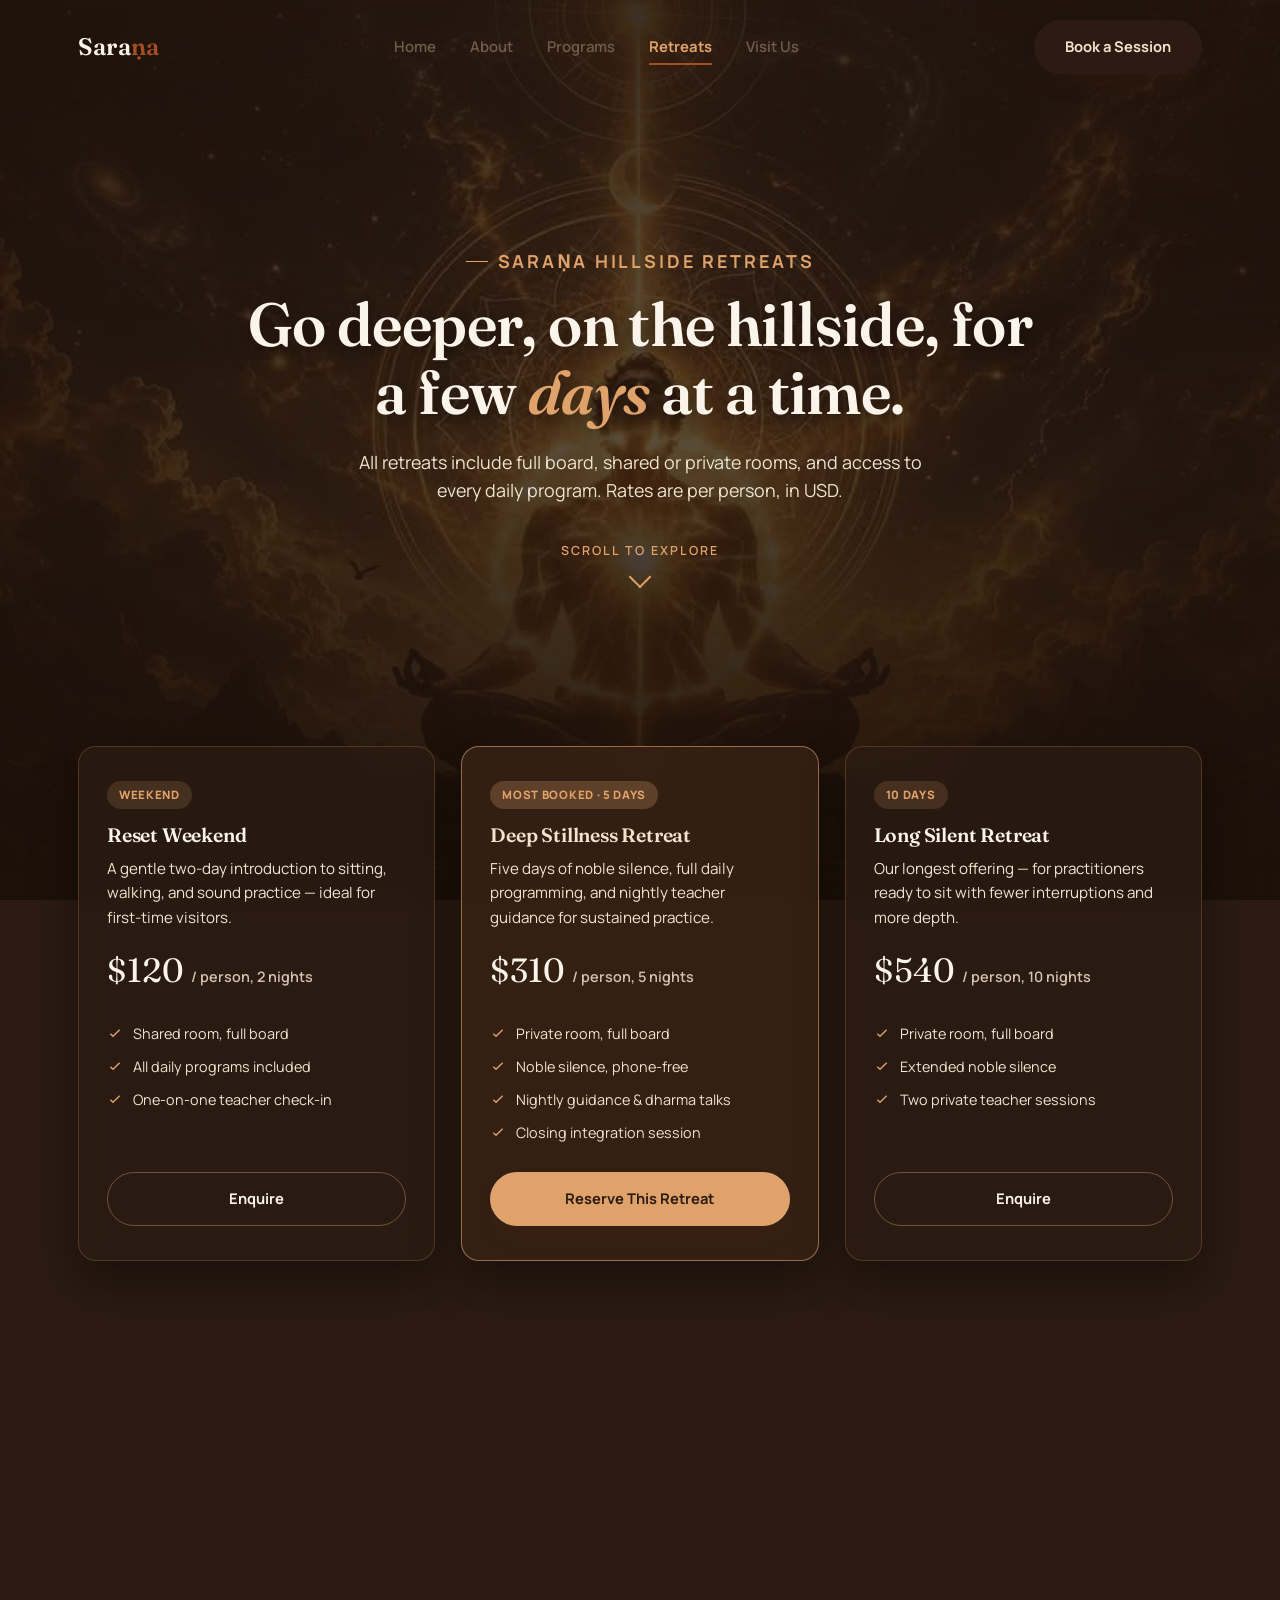
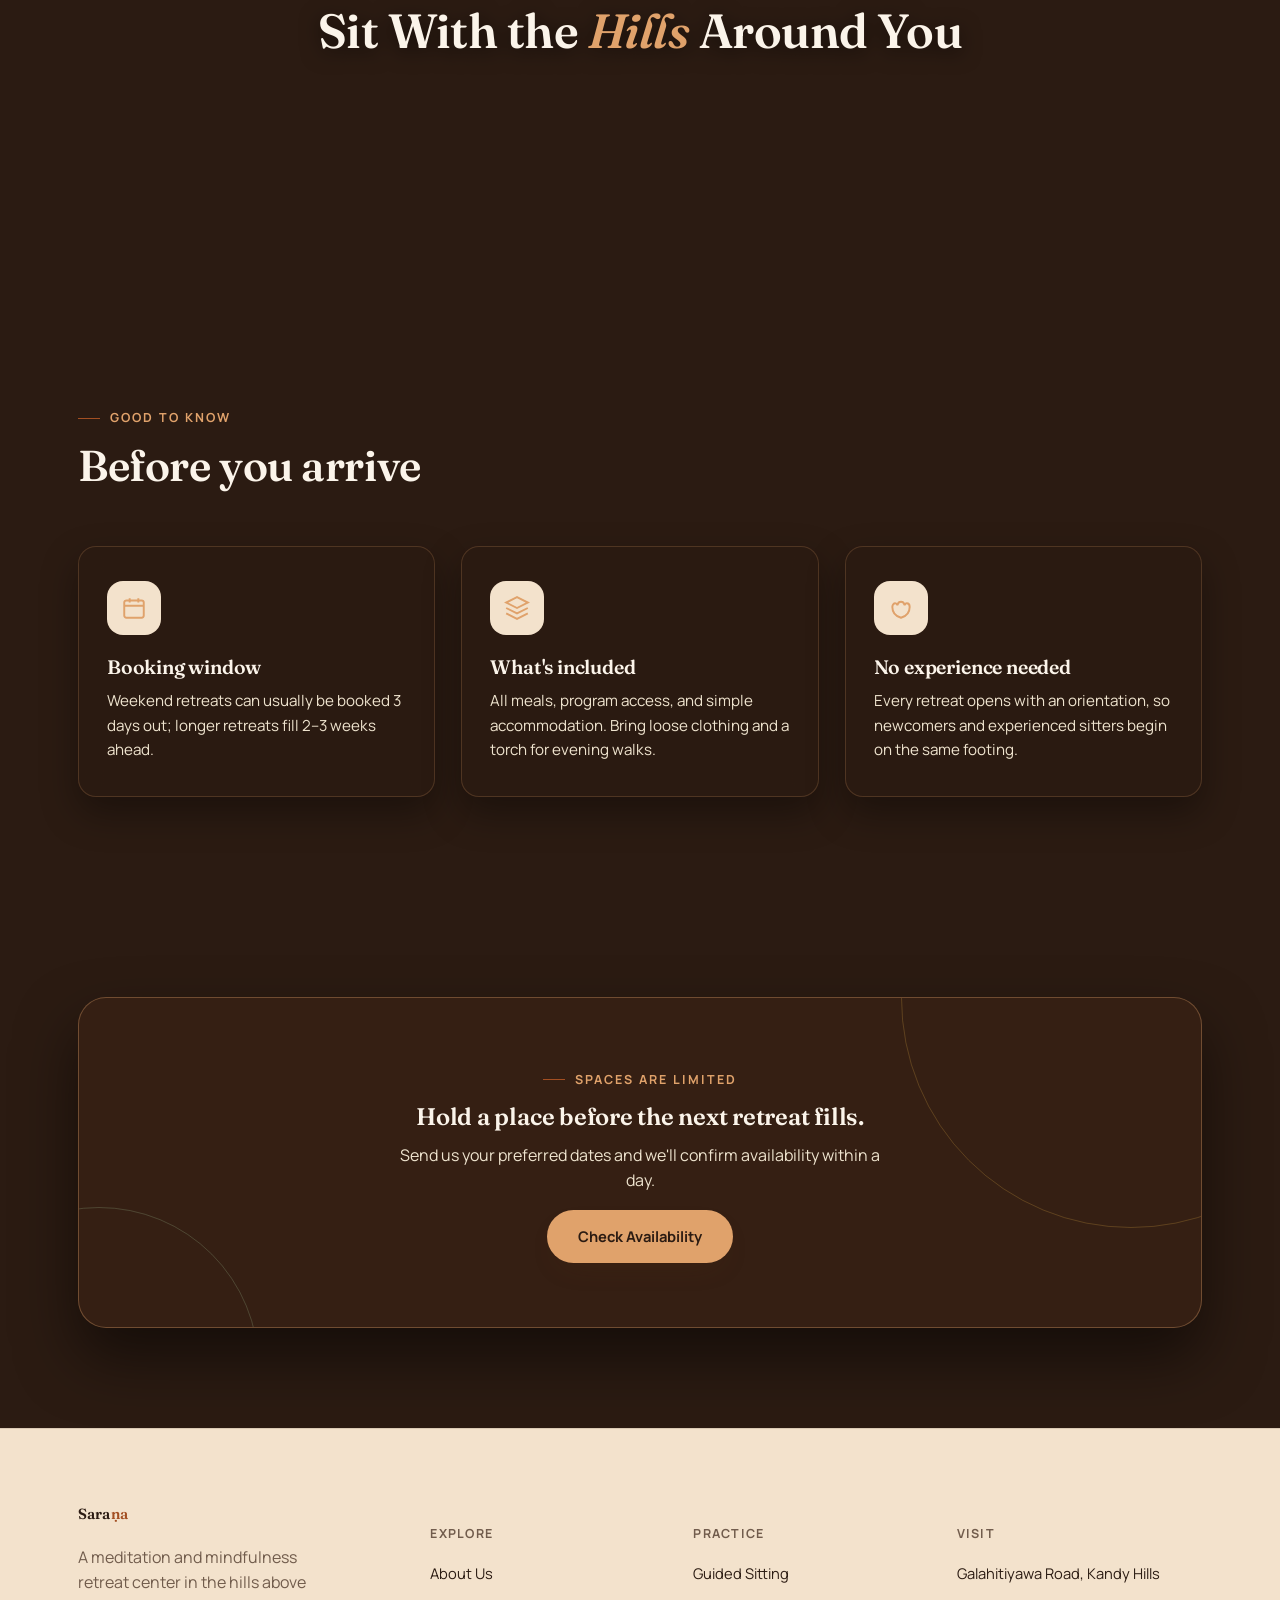
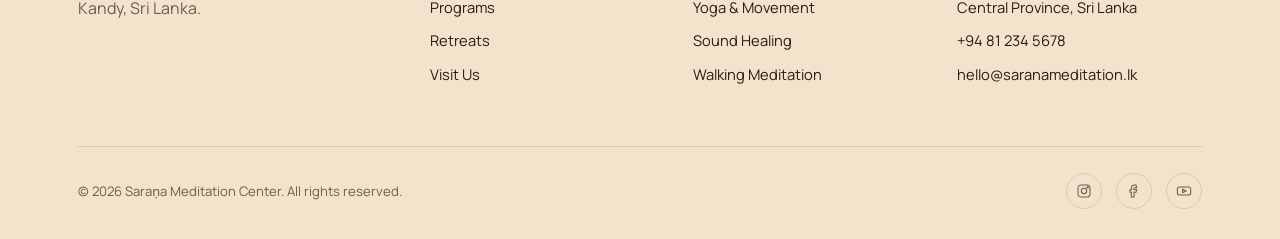
==== commit 2b599c8b: "Updated pages" ====
--- a/retreats.html
+++ b/retreats.html
@@ -6,10 +6,267 @@
 <title>Retreats — Saraṇa Meditation Center</title>
 <meta name="description" content="Weekend, five-day, and silent retreat programs at Saraṇa Meditation Center in the hills above Kandy, Sri Lanka.">
 <link rel="preconnect" href="https://fonts.googleapis.com">
-<link href="https://fonts.googleapis.com/css2?family=Fraunces:ital,wght@0,400;0,500;0,600;1,500&family=Manrope:wght@400;500;600;700;800&display=swap" rel="stylesheet">
+<link href="https://fonts.googleapis.com/css2?family=Fraunces:ital,opsz,wght@0,9..144,300..800;1,9..144,500&family=Manrope:wght@400;500;600;700;800&display=swap" rel="stylesheet">
 <link rel="stylesheet" href="style.css">
+<style>
+  /* =========================================================
+     RETREATS PAGE — dark theme tokens, tied to the shared
+     site palette (style.css) so accent colors stay consistent
+     across every page instead of introducing off-brand hues.
+  ========================================================= */
+  :root{
+    --dark-bg:      var(--ink, #2B1B12);
+    --dark-surface: rgba(43, 27, 18, 0.78);
+    --cream:        var(--bg, #FBF4EA);
+    --cream-soft:   #EFE4CF;
+    --tan-soft:     #D6C2B0;
+    /* brand terracotta (--gold), lightened for AA contrast on a near-black hero */
+    --gold-bright:  #E0A26B;
+    --gold-bright-rgb: 224, 162, 107;
+  }
+
+  /* ================= 3D SCROLL BACKGROUND LAYER ================= */
+  body {
+    background-color: var(--dark-bg);
+    color: var(--cream);
+  }
+
+  .scroll-progress-bar {
+    position: fixed;
+    top: 0;
+    left: 0;
+    height: 3px;
+    background: linear-gradient(90deg, var(--gold) 0%, var(--gold-bright) 50%, var(--cream) 100%);
+    z-index: 10001;
+    width: 0%;
+    transition: width 0.08s ease-out;
+    box-shadow: 0 0 12px rgba(201, 106, 50, 0.7);
+  }
+
+  .scroll-bg-canvas {
+    position: fixed;
+    top: 0;
+    left: 0;
+    width: 100vw;
+    height: 100vh;
+    z-index: -2;
+    pointer-events: none;
+    background: #1a0f08;
+  }
+
+  .scroll-bg-overlay {
+    position: fixed;
+    top: 0;
+    left: 0;
+    width: 100vw;
+    height: 100vh;
+    z-index: -1;
+    pointer-events: none;
+    background:
+      radial-gradient(circle at 50% 35%, rgba(43, 27, 18, 0.45) 0%, rgba(30, 17, 10, 0.88) 100%),
+      linear-gradient(to bottom, rgba(43, 27, 18, 0.75) 0%, rgba(30, 17, 10, 0.5) 50%, rgba(20, 10, 5, 0.92) 100%);
+  }
+
+  main {
+    position: relative;
+    z-index: 1;
+  }
+
+  /* =========================================================
+     PAGE HERO — kept transparent on purpose: no extra canvas,
+     glow, or 3D layer here. The existing full-page scroll-scrub
+     canvas (.scroll-bg-canvas / .scroll-bg-overlay) shows through
+     as-is; this section only styles the text on top of it.
+  ========================================================= */
+  .page-hero {
+    position: relative;
+    background: transparent;
+    padding: 150px 0 60px;
+    text-align: center;
+  }
+  .page-hero .container {
+    position: relative;
+    z-index: 2;
+  }
+  .page-hero .eyebrow {
+    color: var(--gold-bright);
+    justify-content: center;
+  }
+  .page-hero .eyebrow::before { background: var(--gold-bright); }
+  .page-hero h1 {
+    color: var(--cream);
+    font-size: clamp(2.4rem, 5vw, 3.8rem);
+    text-shadow: 0 4px 24px rgba(0,0,0,0.55);
+    max-width: 820px;
+    margin: 16px auto 20px;
+  }
+  .page-hero h1 em {
+    font-style: italic;
+    color: var(--gold-bright);
+  }
+  .page-hero p {
+    color: var(--cream-soft);
+    font-size: 1.12rem;
+    max-width: 600px;
+    margin: 0 auto;
+  }
+
+  /* Hero Scroll Cue */
+  .scroll-cue {
+    margin-top: 36px;
+    display: inline-flex;
+    flex-direction: column;
+    align-items: center;
+    gap: 8px;
+    color: var(--gold-bright);
+    font-size: 0.78rem;
+    letter-spacing: 0.16em;
+    text-transform: uppercase;
+    font-weight: 600;
+  }
+  .scroll-cue .chevron {
+    width: 16px;
+    height: 16px;
+    border-right: 2px solid var(--gold-bright);
+    border-bottom: 2px solid var(--gold-bright);
+    transform: rotate(45deg);
+    animation: cueBounce 1.8s infinite ease-in-out;
+  }
+  @keyframes cueBounce {
+    0%, 100% { transform: translateY(0) rotate(45deg); opacity: 0.6; }
+    50% { transform: translateY(6px) rotate(45deg); opacity: 1; }
+  }
+
+  @media (max-width: 820px){
+    .page-hero{ padding: 130px 0 50px; }
+  }
+  @media (max-width: 480px){
+    .page-hero{ padding: 118px 0 46px; }
+  }
+
+  /* Warm Glassmorphism Cards matching site palette */
+  .retreat-card {
+    background: var(--dark-surface) !important;
+    backdrop-filter: blur(14px) !important;
+    -webkit-backdrop-filter: blur(14px) !important;
+    border: 1px solid rgba(var(--gold-bright-rgb), 0.22) !important;
+    box-shadow: 0 20px 45px rgba(0,0,0,0.4) !important;
+    border-radius: var(--radius-md, 18px);
+    transition: transform 0.35s var(--ease), box-shadow 0.35s var(--ease), border-color 0.35s var(--ease);
+  }
+  .retreat-card:hover {
+    transform: translateY(-6px);
+    border-color: rgba(var(--gold-bright-rgb), 0.55) !important;
+    box-shadow: 0 28px 56px rgba(0,0,0,0.55) !important;
+  }
+  .retreat-card .tag {
+    background: rgba(var(--gold-bright-rgb), 0.16) !important;
+    color: var(--gold-bright) !important;
+  }
+  .retreat-card h3 {
+    color: var(--cream);
+  }
+  .retreat-card p {
+    color: var(--cream-soft);
+  }
+  .retreat-card .price {
+    color: var(--cream);
+  }
+  .retreat-card .price small {
+    color: var(--tan-soft);
+  }
+  .retreat-card ul li {
+    color: var(--cream-soft);
+  }
+  .retreat-card ul li svg {
+    stroke: var(--gold-bright);
+  }
+  .retreat-card.featured {
+    border-color: rgba(var(--gold-bright-rgb), 0.6) !important;
+    background: rgba(55, 33, 20, 0.85) !important;
+  }
+  .retreat-card.featured .tag {
+    background: rgba(var(--gold-bright-rgb), 0.25) !important;
+    color: var(--gold-bright) !important;
+  }
+  .retreat-card .btn-ghost {
+    color: var(--cream) !important;
+    border-color: rgba(var(--gold-bright-rgb), 0.4) !important;
+  }
+  .retreat-card .btn-ghost:hover {
+    border-color: var(--gold-bright) !important;
+  }
+  .retreat-card .btn-primary {
+    background: var(--gold-bright) !important;
+    color: var(--dark-bg) !important;
+  }
+
+  .photo-band {
+    background: transparent !important;
+    padding: 90px 0;
+    text-align: center;
+  }
+  .photo-band h2 {
+    color: var(--cream);
+    font-size: clamp(2rem, 4vw, 3rem);
+    text-shadow: 0 4px 20px rgba(0,0,0,0.6);
+  }
+  .photo-band h2 em {
+    font-style: italic;
+    color: var(--gold-bright);
+  }
+
+  .section-alt {
+    background: transparent !important;
+  }
+  .section-alt .eyebrow { justify-content: flex-start; }
+  .section-alt .section-head h2 { color: var(--cream); }
+  .section-alt .card {
+    background: rgba(43, 27, 18, 0.75) !important;
+    backdrop-filter: blur(12px) !important;
+    -webkit-backdrop-filter: blur(12px) !important;
+    border: 1px solid rgba(var(--gold-bright-rgb), 0.2) !important;
+    box-shadow: 0 16px 36px rgba(0,0,0,0.35) !important;
+    border-radius: var(--radius-md, 18px);
+    transition: transform 0.35s var(--ease), border-color 0.35s var(--ease);
+  }
+  .section-alt .card:hover {
+    transform: translateY(-4px);
+    border-color: rgba(var(--gold-bright-rgb), 0.45) !important;
+  }
+  .section-alt .card h3 { color: var(--cream); }
+  .section-alt .card p { color: var(--cream-soft); }
+  .section-alt .card-icon svg { stroke: var(--gold-bright); }
+
+  .cta-band {
+    background: rgba(55, 33, 20, 0.86) !important;
+    backdrop-filter: blur(16px) !important;
+    -webkit-backdrop-filter: blur(16px) !important;
+    border: 1px solid rgba(var(--gold-bright-rgb), 0.35) !important;
+    box-shadow: 0 30px 60px rgba(0,0,0,0.5) !important;
+    border-radius: var(--radius-lg, 28px);
+  }
+  .cta-band h2 { color: var(--cream); }
+  .cta-band p { color: var(--cream-soft); }
+  .cta-band .btn-primary {
+    background: var(--gold-bright) !important;
+    color: var(--dark-bg) !important;
+  }
+
+  .nav-links a.active {
+    color: var(--gold-bright);
+    font-weight: 700;
+  }
+</style>
 </head>
 <body>
+
+<!-- Top Scroll Progress Bar -->
+<div id="scrollProgress" class="scroll-progress-bar"></div>
+
+<!-- Background 3D Scroll Canvas & Overlay Layer -->
+<canvas id="scrollAnimCanvas" class="scroll-bg-canvas"></canvas>
+<div class="scroll-bg-overlay" aria-hidden="true"></div>
 
 <div id="preloader" aria-hidden="true">
   <div class="preloader-mark">
@@ -27,7 +284,7 @@
       <a href="index.html">Home</a>
       <a href="about.html">About</a>
       <a href="services.html">Programs</a>
-      <a href="retreats.html">Retreats</a>
+      <a href="retreats.html" class="active">Retreats</a>
       <a href="contact.html">Visit Us</a>
     </nav>
     <a href="contact.html" class="btn btn-primary nav-cta">Book a Session</a>
@@ -39,9 +296,14 @@
 
   <section class="page-hero">
     <div class="container">
-      <p class="eyebrow">Retreats</p>
-      <h1 data-edit-key="retreats_h1">Go deeper, on the hillside, for a few days at a time.</h1>
+      <p class="eyebrow">Saraṇa Hillside Retreats</p>
+      <h1 data-edit-key="retreats_h1">Go deeper, on the hillside, for a few <em>days</em> at a time.</h1>
       <p>All retreats include full board, shared or private rooms, and access to every daily program. Rates are per person, in USD.</p>
+
+      <div class="scroll-cue">
+        <span>Scroll to explore</span>
+        <div class="chevron"></div>
+      </div>
     </div>
   </section>
 
@@ -94,15 +356,14 @@
   </section>
 
   <!-- ============ PHOTO BAND ============ -->
-  <section class="photo-band" style="background-image:url('images/buddha-mountain-meditation.jpeg')">
-    <div class="photo-band-scrim"></div>
-    <h2 data-edit-key="retreats_h2_intro">Sit With the Hills Around You</h2>
+  <section class="photo-band">
+    <h2 data-edit-key="retreats_h2_intro">Sit With the <em>Hills</em> Around You</h2>
   </section>
 
   <section class="section-alt">
     <div class="container">
       <div class="section-head left">
-        <p class="eyebrow">Good to Know</p>
+        <p class="eyebrow" style="color:var(--gold-bright)">Good to Know</p>
         <h2>Before you arrive</h2>
       </div>
       <div class="grid grid-3 reveal-stagger">
@@ -130,7 +391,7 @@
       <div class="cta-band reveal">
         <div class="cta-ring"></div>
         <div class="cta-ring two"></div>
-        <p class="eyebrow" style="justify-content:center;color:var(--gold)">Spaces Are Limited</p>
+        <p class="eyebrow" style="justify-content:center;color:var(--gold-bright)">Spaces Are Limited</p>
         <h2>Hold a place before the next retreat fills.</h2>
         <p>Send us your preferred dates and we'll confirm availability within a day.</p>
         <a href="contact.html" class="btn btn-primary">Check Availability</a>
@@ -180,6 +441,7 @@
   </div>
 </footer>
 
+<script src="retreats-anim.js"></script>
 <script src="script.js"></script>
 </body>
 </html>
--- a/style.css
+++ b/style.css
@@ -53,7 +53,7 @@
   width: 20px; height: 34px;
   background: linear-gradient(160deg, var(--gold), var(--gold-deep));
   border-radius: 60% 60% 18% 18%;
-  box-shadow: 0 0 22px rgba(217,164,65,0.45);
+  box-shadow: 0 0 22px #d9a44173;
   animation: preloaderPulse 1.5s ease-in-out infinite;
 }
 .preloader-ring{
@@ -1332,3 +1332,86 @@
   .story-scroll-img{ transition: opacity .3s linear; transform: none !important; }
   .story-step{ opacity: 1; filter: none; transform: none; }
 }
+
+/* =========================================================
+   MOBILE RESPONSIVENESS — additional pass
+   Tightens spacing/scale on tablet & phone widths that the
+   per-component rules above didn't fully cover.
+========================================================= */
+
+/* ---- tablet & below (≤880px): general rhythm ---- */
+@media (max-width: 880px){
+  section{ padding: 64px 0; }
+  .page-hero{ padding: 56px 0 60px; }
+  .story-scroll{ padding: 40px 0 10px; }
+  .cta-band{ padding: 48px 30px; }
+  .cta-band h2{ font-size: clamp(1.7rem, 5vw, 2.4rem); }
+  .footer-grid{ gap: 30px; margin-bottom: 36px; }
+  .site-footer{ padding: 54px 0 26px; }
+}
+
+/* ---- small tablet / large phone (≤640px) ---- */
+@media (max-width: 640px){
+  .container{ padding: 0 20px; }
+  section{ padding: 52px 0; }
+  .section-head{ margin-bottom: 40px; }
+  .devotion-photo-wrap{ height: 300px; }
+  .stat-chip{ padding: 12px 16px; }
+  .stat-chip strong{ font-size: 1.35rem; }
+  .marquee-track{ gap: 34px; }
+  .marquee-track span{ font-size: 1.05rem; gap: 34px; }
+  .marquee-track span::after{ margin-left: 34px; }
+  .hero-monk-emblem{ width: 118px; height: 118px; bottom: -32px; }
+  .singing-bowl{ width: 62px; }
+  .bowl-mallet{ width: 28px; right: 14px; }
+  .story-step h3{ font-size: clamp(1.4rem, 5vw, 1.9rem); }
+  .schedule-row:hover{ padding-left: 0; }
+  .info-strip{ gap: 14px; }
+  .info-chip{ flex: 1 1 100%; }
+}
+
+/* ---- phones (≤480px): final tightening ---- */
+@media (max-width: 480px){
+  .container{ padding: 0 18px; }
+  section{ padding: 44px 0; }
+  .page-hero{ padding: 44px 0 44px; }
+  .page-hero h1{ font-size: clamp(2rem, 9vw, 2.6rem); }
+
+  .hero-split-grid{ padding: 108px 18px 64px; gap: 44px; }
+  .hero-split-text h1{ font-size: clamp(2.1rem, 9.5vw, 2.7rem); }
+  .hero-split-sub{ font-size: 1rem; }
+  .hero-split-ctas{ flex-direction: column; align-items: stretch; }
+  .hero-split-ctas .btn{ width: 100%; }
+  .hero-monk-emblem{ width: 96px; height: 96px; bottom: -26px; }
+  .singing-bowl{ width: 52px; }
+  .bowl-mallet{ width: 22px; right: 10px; }
+
+  .btn{ padding: 12px 22px; font-size: 0.86rem; }
+
+  .stat-strip-photo{ width: 68px; height: 68px; }
+  .stat-strip-num strong{ font-size: 2rem; }
+
+  .devotion-watermark{ font-size: clamp(2.4rem, 18vw, 5rem); }
+  .devotion-photo-wrap{ height: 240px; margin-bottom: 24px; }
+
+  .photo-band{ min-height: 44vh; }
+  .photo-band h2{ font-size: clamp(2rem, 12vw, 3.2rem); }
+
+  .card{ padding: 26px 22px; }
+
+  .quote-float{ position: static; width: 100%; margin: 18px 0 0; }
+  .art-panel{ aspect-ratio: 4 / 4; }
+
+  .cta-band{ padding: 40px 22px; border-radius: var(--radius-md); }
+  .cta-band .btn{ width: 100%; }
+  .cta-ring{ display: none; }
+
+  .footer-bottom{ flex-direction: column; align-items: flex-start; gap: 16px; }
+
+  .team-photo{ width: 96px; height: 96px; }
+
+  .retreat-card .price{ font-size: 1.8rem; }
+
+  .story-step{ min-height: auto; padding: 24px 0; }
+  .story-scroll-visual{ top: 70px; }
+}
